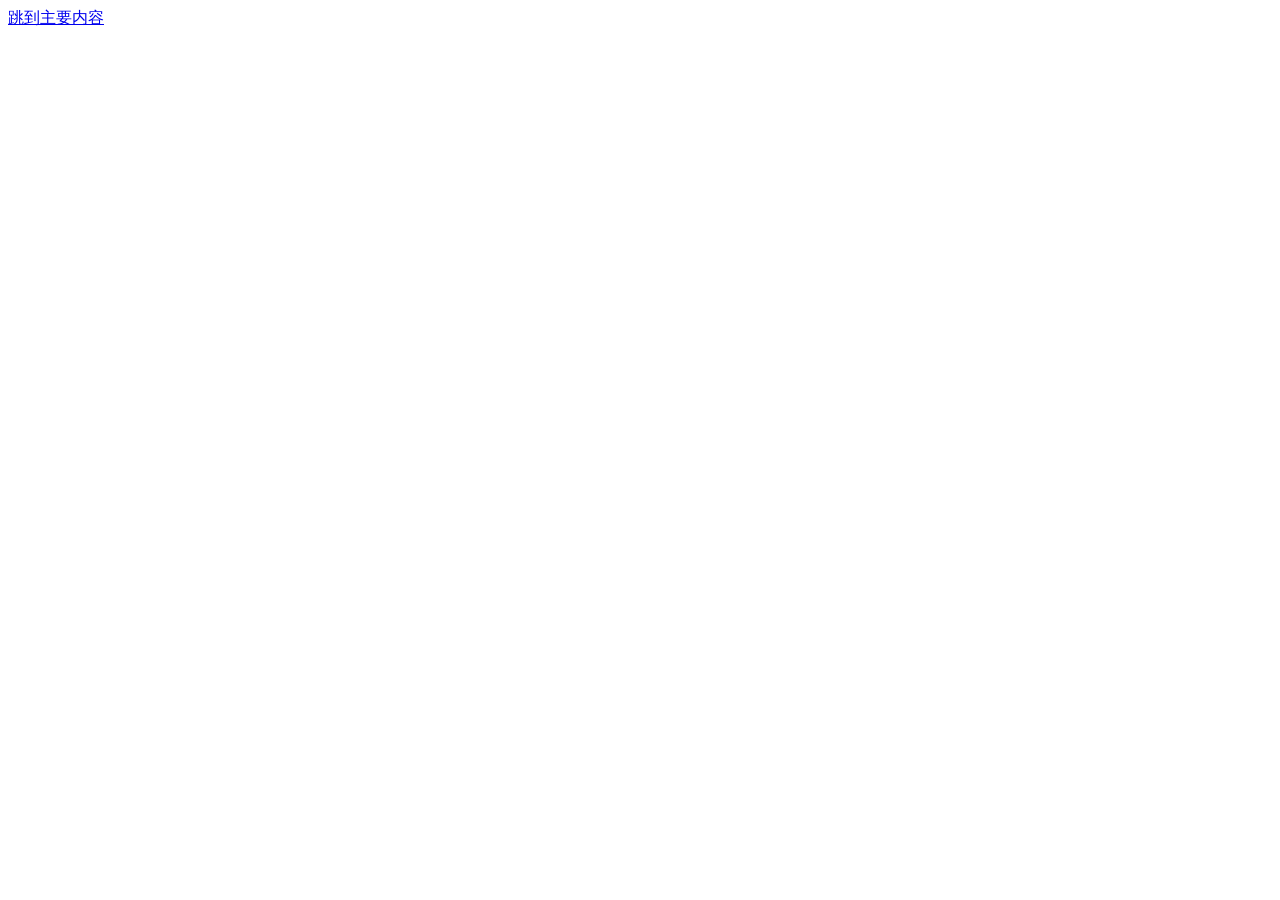
==== index.html @ b15bbe9c "add index.html" ====
<!doctype html>
<html lang="zh-CN">
<head>
  <meta charset="utf-8">
  <meta name="viewport" content="width=device-width, initial-scale=1">
  <title>知课教务 · 教务管理系统演示</title>
  <meta name="description" content="知课教务是一个面向学生、教师、教务与系统管理员的教务管理系统交互演示，覆盖选课候补、开课审核、成绩发布和菜单权限。">
  <meta property="og:title" content="知课教务 · 教务管理系统演示">
  <meta property="og:description" content="四类角色，一套权限底座：开课、选课、候补、成绩、评教与菜单权限的可交互演示。">
  <meta property="og:type" content="website">
  <meta property="og:image" content="og-cover.png">
  <meta name="theme-color" content="#15171c">
  <link rel="icon" href="favicon.svg" type="image/svg+xml">
  <link rel="preconnect" href="https://fonts.googleapis.com">
  <link rel="preconnect" href="https://fonts.gstatic.com" crossorigin>
  <link href="https://fonts.googleapis.com/css2?family=Manrope:wght@400;500;600;700&family=Noto+Sans+SC:wght@400;500;600;700&display=swap" rel="stylesheet">
  <link rel="stylesheet" href="styles.css">
</head>
<body>
  <a class="skip-link" href="#main">跳到主要内容</a>
  <div id="app"></div>
  <div id="modal-root"></div>
  <div id="toast-root" aria-live="polite" aria-atomic="true"></div>
  <script src="app.js"></script>
</body>
</html>
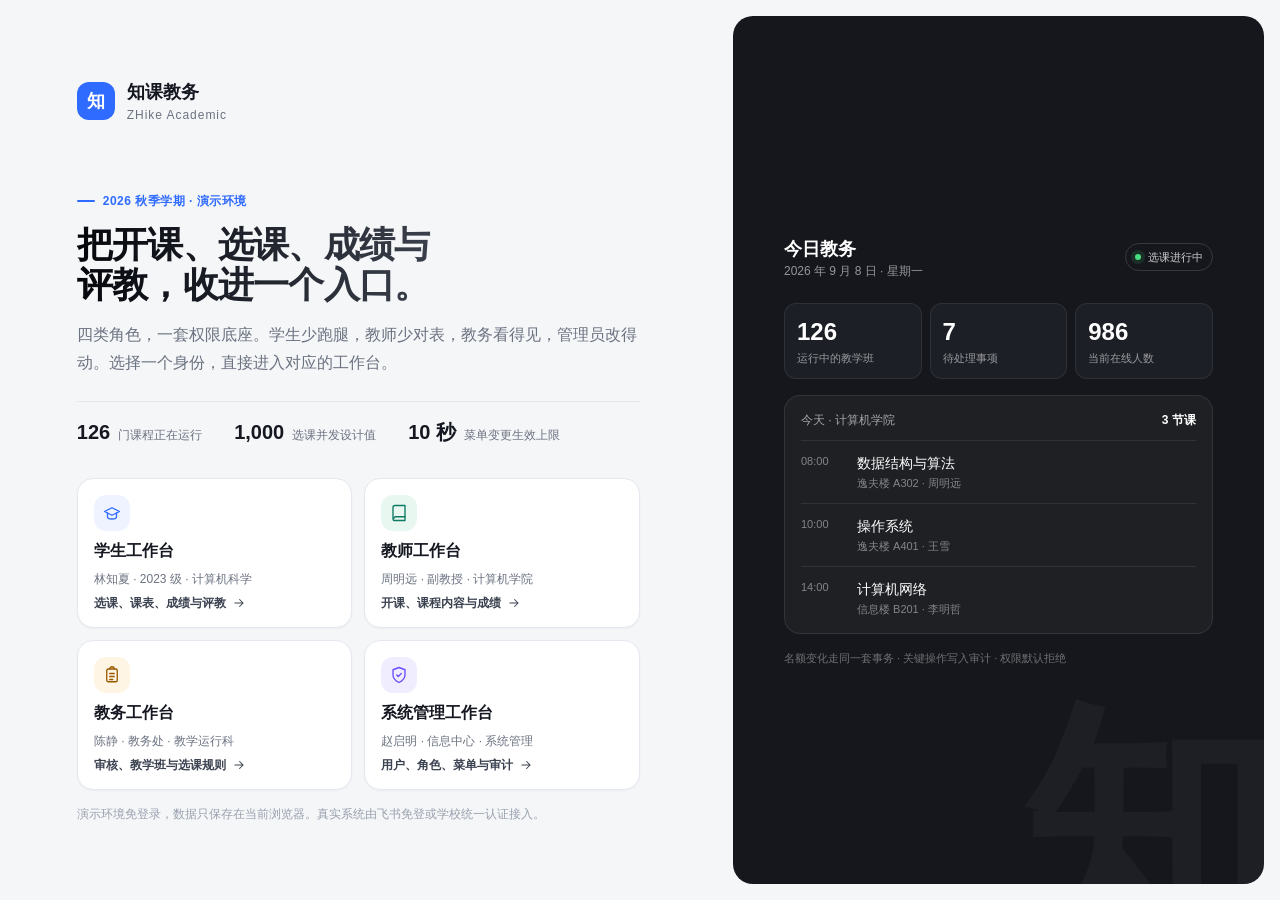
==== commit 916d8a8a: "docs: update index.html" ====
--- a/index.html
+++ b/index.html
@@ -8,7 +8,8 @@
   <meta property="og:title" content="知课教务 · 教务管理系统演示">
   <meta property="og:description" content="四类角色，一套权限底座：开课、选课、候补、成绩、评教与菜单权限的可交互演示。">
   <meta property="og:type" content="website">
-  <meta property="og:image" content="og-cover.png">
+  <meta property="og:url" content="https://sueporee.github.io/jwc-demo/">
+  <meta property="og:image" content="https://sueporee.github.io/jwc-demo/og-cover.png">
   <meta name="theme-color" content="#15171c">
   <link rel="icon" href="favicon.svg" type="image/svg+xml">
   <link rel="preconnect" href="https://fonts.googleapis.com">
--- a/styles.css
+++ b/styles.css
@@ -0,0 +1,2316 @@
+:root {
+  --bg: #f5f6f8;
+  --surface: #ffffff;
+  --surface-2: #f9fafb;
+  --ink: #151821;
+  --ink-2: #3b4250;
+  --muted: #6b7280;
+  --faint: #98a0ad;
+  --line: #e5e8ee;
+  --line-strong: #d7dce5;
+  --sidebar: #15171c;
+  --sidebar-2: #1c1f26;
+  --blue: #2f6bff;
+  --blue-dark: #1f52d0;
+  --blue-soft: #eef3ff;
+  --blue-line: #d8e3ff;
+  --green: #0d7a63;
+  --green-soft: #e9f7f1;
+  --amber: #9a5b00;
+  --amber-soft: #fff5e5;
+  --red: #b42318;
+  --red-soft: #fef0ee;
+  --violet: #6b4eff;
+  --violet-soft: #f0edff;
+
+  --t-xs: 12px;
+  --t-sm: 14px;
+  --t-base: 16px;
+  --t-lg: 18px;
+  --t-xl: 20px;
+  --t-2xl: 24px;
+  --t-3xl: 30px;
+  --t-4xl: 36px;
+  --lh-xs: 16px;
+  --lh-sm: 20px;
+  --lh-base: 24px;
+  --lh-lg: 28px;
+  --lh-xl: 28px;
+  --lh-2xl: 32px;
+  --lh-3xl: 36px;
+  --lh-4xl: 40px;
+
+  --s1: 2px;
+  --s2: 4px;
+  --s3: 8px;
+  --s4: 12px;
+  --s5: 16px;
+  --s6: 24px;
+  --s7: 32px;
+  --s8: 40px;
+  --s9: 48px;
+  --s10: 64px;
+
+  --r-sm: 8px;
+  --r-md: 10px;
+  --r-lg: 12px;
+  --r-xl: 16px;
+  --r-2xl: 20px;
+  --r-full: 999px;
+  --shadow-1: 0 1px 2px rgba(16, 24, 40, 0.04);
+  --shadow-2: 0 12px 32px rgba(16, 24, 40, 0.08);
+  --ease: cubic-bezier(0.22, 1, 0.36, 1);
+}
+
+* {
+  box-sizing: border-box;
+}
+
+html {
+  -webkit-text-size-adjust: 100%;
+}
+
+body {
+  margin: 0;
+  background: var(--bg);
+  color: var(--ink);
+  font-family: "Manrope", "Noto Sans SC", "Microsoft YaHei", "PingFang SC", sans-serif;
+  font-size: var(--t-sm);
+  line-height: var(--lh-sm);
+  -webkit-font-smoothing: antialiased;
+}
+
+body.modal-open {
+  overflow: hidden;
+}
+
+button,
+input,
+select,
+textarea {
+  font: inherit;
+  color: inherit;
+}
+
+button {
+  cursor: pointer;
+}
+
+a {
+  color: inherit;
+  text-decoration: none;
+}
+
+h1,
+h2,
+h3,
+h4,
+p {
+  margin: 0;
+}
+
+h1,
+h2,
+h3,
+h4 {
+  font-weight: 600;
+  text-wrap: balance;
+}
+
+p {
+  text-wrap: pretty;
+}
+
+svg {
+  display: block;
+  flex: 0 0 auto;
+}
+
+::selection {
+  background: #cfe0ff;
+  color: var(--ink);
+}
+
+.skip-link {
+  position: absolute;
+  left: -999px;
+  top: 8px;
+  z-index: 100;
+  background: var(--surface);
+  color: var(--ink);
+  padding: 10px 14px;
+  border-radius: var(--r-md);
+  box-shadow: var(--shadow-2);
+}
+
+.skip-link:focus {
+  left: 8px;
+}
+
+:focus-visible {
+  outline: 2px solid var(--blue);
+  outline-offset: 2px;
+}
+
+/* ---------- Typography helpers ---------- */
+.eyebrow {
+  display: inline-flex;
+  align-items: center;
+  gap: var(--s3);
+  font-size: var(--t-xs);
+  line-height: var(--lh-xs);
+  font-weight: 600;
+  color: var(--blue);
+  letter-spacing: 0.04em;
+}
+
+.eyebrow::before {
+  content: "";
+  width: 18px;
+  height: 2px;
+  background: var(--blue);
+  border-radius: var(--r-full);
+}
+
+.muted {
+  color: var(--muted);
+}
+
+.faint {
+  color: var(--faint);
+}
+
+.small {
+  font-size: var(--t-xs);
+  line-height: var(--lh-xs);
+}
+
+.mono {
+  font-family: "Manrope", "SFMono-Regular", Consolas, monospace;
+  font-variant-numeric: tabular-nums;
+}
+
+/* ---------- Login ---------- */
+.login {
+  min-height: 100vh;
+  display: grid;
+  grid-template-columns: minmax(0, 1.12fr) minmax(420px, 0.88fr);
+  background: var(--bg);
+}
+
+.login-main {
+  padding: var(--s10) clamp(24px, 6vw, 88px);
+  display: flex;
+  flex-direction: column;
+  justify-content: center;
+  max-width: 860px;
+  width: 100%;
+  margin: 0 auto;
+}
+
+.brand {
+  display: inline-flex;
+  align-items: center;
+  gap: var(--s4);
+  font-size: var(--t-lg);
+  line-height: var(--lh-lg);
+  font-weight: 700;
+  letter-spacing: 0.01em;
+}
+
+.brand-mark {
+  width: 38px;
+  height: 38px;
+  display: grid;
+  place-items: center;
+  border-radius: var(--r-lg);
+  background: var(--blue);
+  color: #fff;
+  font-size: 18px;
+  font-weight: 700;
+  letter-spacing: 0.02em;
+}
+
+.brand small {
+  display: block;
+  margin-top: 1px;
+  font-size: var(--t-xs);
+  line-height: var(--lh-xs);
+  font-weight: 500;
+  color: var(--muted);
+  letter-spacing: 0.08em;
+}
+
+.login-copy {
+  margin-top: var(--s10);
+  max-width: 680px;
+}
+
+.login h1 {
+  margin-top: var(--s5);
+  font-size: var(--t-4xl);
+  line-height: var(--lh-4xl);
+  letter-spacing: -0.02em;
+  background: linear-gradient(90deg, #05070c 0%, #596170 100%);
+  -webkit-background-clip: text;
+  background-clip: text;
+  color: transparent;
+}
+
+.login-sub {
+  margin-top: var(--s5);
+  max-width: 560px;
+  font-size: var(--t-base);
+  line-height: 1.75;
+  color: var(--muted);
+}
+
+.login-proof {
+  display: flex;
+  flex-wrap: wrap;
+  gap: var(--s5) var(--s7);
+  margin-top: var(--s6);
+  padding-top: var(--s5);
+  border-top: 1px solid var(--line);
+}
+
+.login-proof div {
+  display: flex;
+  align-items: baseline;
+  gap: var(--s3);
+}
+
+.login-proof strong {
+  font-size: var(--t-xl);
+  line-height: var(--lh-xl);
+  font-weight: 600;
+  font-variant-numeric: tabular-nums;
+}
+
+.login-proof span {
+  font-size: var(--t-xs);
+  line-height: var(--lh-xs);
+  color: var(--muted);
+}
+
+.role-grid {
+  display: grid;
+  grid-template-columns: repeat(2, minmax(0, 1fr));
+  gap: var(--s4);
+  margin-top: var(--s7);
+}
+
+.role-card {
+  position: relative;
+  display: flex;
+  flex-direction: column;
+  align-items: flex-start;
+  gap: var(--s3);
+  min-height: 132px;
+  padding: var(--s5);
+  text-align: left;
+  background: var(--surface);
+  border: 1px solid var(--line);
+  border-radius: var(--r-xl);
+  box-shadow: var(--shadow-1);
+  transition: transform 500ms var(--ease), border-color 300ms var(--ease), box-shadow 300ms var(--ease);
+  animation: rise 600ms var(--ease) both;
+}
+
+.role-card:nth-child(2) { animation-delay: 60ms; }
+.role-card:nth-child(3) { animation-delay: 120ms; }
+.role-card:nth-child(4) { animation-delay: 180ms; }
+
+.role-card:hover {
+  transform: translateY(-3px);
+  border-color: #b9ccff;
+  box-shadow: var(--shadow-2);
+}
+
+.role-card:active {
+  transform: translateY(0) scale(0.99);
+}
+
+.role-icon {
+  width: 36px;
+  height: 36px;
+  display: grid;
+  place-items: center;
+  border-radius: var(--r-lg);
+  color: var(--blue);
+  background: var(--blue-soft);
+}
+
+.role-card:nth-child(2) .role-icon { color: var(--green); background: var(--green-soft); }
+.role-card:nth-child(3) .role-icon { color: var(--amber); background: var(--amber-soft); }
+.role-card:nth-child(4) .role-icon { color: var(--violet); background: var(--violet-soft); }
+
+.role-card strong {
+  font-size: var(--t-base);
+  line-height: var(--lh-base);
+  font-weight: 600;
+}
+
+.role-card .role-person {
+  font-size: var(--t-xs);
+  line-height: var(--lh-xs);
+  color: var(--muted);
+}
+
+.role-card .role-enter {
+  margin-top: auto;
+  display: inline-flex;
+  align-items: center;
+  gap: 6px;
+  font-size: var(--t-xs);
+  line-height: var(--lh-xs);
+  font-weight: 600;
+  color: var(--ink-2);
+}
+
+.login-note {
+  margin-top: var(--s5);
+  font-size: var(--t-xs);
+  line-height: var(--lh-xs);
+  color: var(--faint);
+}
+
+.login-preview {
+  position: relative;
+  margin: var(--s5);
+  padding: clamp(28px, 4vw, 56px);
+  border-radius: var(--r-2xl);
+  background: var(--sidebar);
+  color: #fff;
+  overflow: hidden;
+  display: flex;
+  flex-direction: column;
+  justify-content: center;
+}
+
+.login-preview::before {
+  content: "知";
+  position: absolute;
+  right: -16px;
+  bottom: -76px;
+  font-size: 260px;
+  line-height: 1;
+  font-weight: 700;
+  color: rgba(255, 255, 255, 0.035);
+  pointer-events: none;
+}
+
+.preview-shell {
+  position: relative;
+  z-index: 1;
+  max-width: 460px;
+  margin: 0 auto;
+  width: 100%;
+}
+
+.preview-top {
+  display: flex;
+  align-items: center;
+  justify-content: space-between;
+  gap: var(--s4);
+  margin-bottom: var(--s6);
+}
+
+.preview-title {
+  font-size: var(--t-lg);
+  line-height: var(--lh-lg);
+  font-weight: 600;
+}
+
+.preview-date {
+  font-size: var(--t-xs);
+  line-height: var(--lh-xs);
+  color: rgba(255, 255, 255, 0.55);
+}
+
+.live-pill {
+  display: inline-flex;
+  align-items: center;
+  gap: 7px;
+  padding: 5px 9px;
+  border: 1px solid rgba(255, 255, 255, 0.14);
+  border-radius: var(--r-full);
+  font-size: 11px;
+  line-height: 16px;
+  color: rgba(255, 255, 255, 0.78);
+}
+
+.live-pill::before {
+  content: "";
+  width: 6px;
+  height: 6px;
+  border-radius: var(--r-full);
+  background: #4ade80;
+  box-shadow: 0 0 0 4px rgba(74, 222, 128, 0.12);
+}
+
+.preview-stats {
+  display: grid;
+  grid-template-columns: repeat(3, 1fr);
+  gap: var(--s3);
+  margin-bottom: var(--s5);
+}
+
+.preview-stat {
+  padding: var(--s4);
+  background: var(--sidebar-2);
+  border: 1px solid rgba(255, 255, 255, 0.08);
+  border-radius: var(--r-lg);
+}
+
+.preview-stat strong {
+  display: block;
+  font-size: var(--t-2xl);
+  line-height: var(--lh-2xl);
+  font-weight: 600;
+  font-variant-numeric: tabular-nums;
+}
+
+.preview-stat span {
+  display: block;
+  margin-top: 2px;
+  font-size: 11px;
+  line-height: 16px;
+  color: rgba(255, 255, 255, 0.55);
+}
+
+.preview-card {
+  background: rgba(255, 255, 255, 0.04);
+  border: 1px solid rgba(255, 255, 255, 0.09);
+  border-radius: var(--r-xl);
+  padding: var(--s5);
+}
+
+.preview-card-head {
+  display: flex;
+  align-items: center;
+  justify-content: space-between;
+  margin-bottom: var(--s4);
+}
+
+.preview-card-head span {
+  font-size: var(--t-xs);
+  line-height: var(--lh-xs);
+  color: rgba(255, 255, 255, 0.6);
+}
+
+.preview-card-head strong {
+  font-size: var(--t-xs);
+  line-height: var(--lh-xs);
+  font-weight: 600;
+  color: #fff;
+}
+
+.preview-course {
+  display: flex;
+  gap: var(--s4);
+  padding: var(--s4) 0;
+  border-top: 1px solid rgba(255, 255, 255, 0.08);
+}
+
+.preview-course:first-of-type {
+  border-top: 0;
+  padding-top: 0;
+}
+
+.preview-course:last-of-type {
+  padding-bottom: 0;
+}
+
+.preview-time {
+  width: 44px;
+  flex: 0 0 auto;
+  font-size: 11px;
+  line-height: 16px;
+  color: rgba(255, 255, 255, 0.45);
+  font-variant-numeric: tabular-nums;
+}
+
+.preview-course strong {
+  display: block;
+  font-size: var(--t-sm);
+  line-height: var(--lh-sm);
+  font-weight: 500;
+}
+
+.preview-course small {
+  display: block;
+  margin-top: 2px;
+  font-size: 11px;
+  line-height: 16px;
+  color: rgba(255, 255, 255, 0.45);
+}
+
+.preview-foot {
+  margin-top: var(--s5);
+  font-size: 11px;
+  line-height: 16px;
+  color: rgba(255, 255, 255, 0.38);
+}
+
+/* ---------- App shell ---------- */
+.app {
+  min-height: 100vh;
+}
+
+.sidebar {
+  position: fixed;
+  inset: 0 auto 0 0;
+  width: 248px;
+  display: flex;
+  flex-direction: column;
+  background: var(--sidebar);
+  color: #fff;
+  z-index: 40;
+  padding: var(--s5) var(--s4);
+}
+
+.sidebar .brand {
+  color: #fff;
+  padding: 6px 8px 0;
+  font-size: var(--t-base);
+}
+
+.sidebar .brand small {
+  color: rgba(255, 255, 255, 0.46);
+}
+
+.sidebar-nav {
+  margin-top: var(--s7);
+  overflow-y: auto;
+  flex: 1;
+  padding-bottom: var(--s4);
+}
+
+.nav-group + .nav-group {
+  margin-top: var(--s6);
+}
+
+.nav-label {
+  padding: 0 10px;
+  font-size: 11px;
+  line-height: 16px;
+  font-weight: 600;
+  letter-spacing: 0.12em;
+  color: rgba(255, 255, 255, 0.36);
+}
+
+.nav-link {
+  display: flex;
+  align-items: center;
+  gap: 11px;
+  margin-top: 3px;
+  padding: 10px;
+  border-radius: var(--r-md);
+  font-size: var(--t-sm);
+  line-height: var(--lh-sm);
+  color: rgba(255, 255, 255, 0.64);
+  transition: background 300ms var(--ease), color 300ms var(--ease);
+}
+
+.nav-link svg {
+  opacity: 0.8;
+}
+
+.nav-link:hover {
+  background: rgba(255, 255, 255, 0.06);
+  color: #fff;
+}
+
+.nav-link.active {
+  background: rgba(47, 107, 255, 0.18);
+  color: #fff;
+}
+
+.nav-link.active svg {
+  opacity: 1;
+  color: #85abff;
+}
+
+.nav-badge {
+  margin-left: auto;
+  min-width: 18px;
+  height: 18px;
+  padding: 0 5px;
+  display: grid;
+  place-items: center;
+  border-radius: var(--r-full);
+  background: rgba(255, 255, 255, 0.12);
+  font-size: 10px;
+  line-height: 1;
+  color: rgba(255, 255, 255, 0.8);
+}
+
+.sidebar-user {
+  margin-top: var(--s4);
+  padding: 12px;
+  border: 1px solid rgba(255, 255, 255, 0.09);
+  border-radius: var(--r-lg);
+  background: rgba(255, 255, 255, 0.035);
+}
+
+.sidebar-user-row {
+  display: flex;
+  align-items: center;
+  gap: 10px;
+}
+
+.sidebar-user strong {
+  display: block;
+  font-size: var(--t-sm);
+  line-height: var(--lh-sm);
+  font-weight: 600;
+}
+
+.sidebar-user span {
+  display: block;
+  margin-top: 1px;
+  font-size: 11px;
+  line-height: 16px;
+  color: rgba(255, 255, 255, 0.48);
+}
+
+.sidebar-actions {
+  display: flex;
+  gap: 6px;
+  margin-top: 10px;
+}
+
+.sidebar-actions button {
+  flex: 1;
+  min-height: 30px;
+  border: 1px solid rgba(255, 255, 255, 0.1);
+  border-radius: var(--r-sm);
+  background: transparent;
+  color: rgba(255, 255, 255, 0.62);
+  font-size: 11px;
+}
+
+.sidebar-actions button:hover {
+  background: rgba(255, 255, 255, 0.06);
+  color: #fff;
+}
+
+.avatar {
+  width: 34px;
+  height: 34px;
+  flex: 0 0 auto;
+  display: grid;
+  place-items: center;
+  border-radius: var(--r-full);
+  background: var(--blue-soft);
+  color: var(--blue);
+  font-size: var(--t-xs);
+  font-weight: 600;
+}
+
+.avatar.dark {
+  background: rgba(255, 255, 255, 0.1);
+  color: #fff;
+}
+
+.main {
+  min-height: 100vh;
+  margin-left: 248px;
+}
+
+.topbar {
+  position: sticky;
+  top: 0;
+  z-index: 30;
+  min-height: 72px;
+  display: flex;
+  align-items: center;
+  gap: var(--s5);
+  padding: 0 var(--s7);
+  background: rgba(255, 255, 255, 0.92);
+  border-bottom: 1px solid var(--line);
+  backdrop-filter: blur(14px);
+}
+
+.menu-toggle {
+  display: none;
+  width: 36px;
+  height: 36px;
+  place-items: center;
+  border: 1px solid var(--line);
+  border-radius: var(--r-md);
+  background: var(--surface);
+}
+
+.crumbs {
+  display: flex;
+  align-items: center;
+  gap: var(--s3);
+  min-width: 0;
+  font-size: var(--t-sm);
+  line-height: var(--lh-sm);
+  color: var(--muted);
+}
+
+.crumbs strong {
+  color: var(--ink);
+  font-weight: 600;
+  white-space: nowrap;
+  overflow: hidden;
+  text-overflow: ellipsis;
+}
+
+.crumbs span {
+  color: var(--faint);
+}
+
+.topbar-right {
+  margin-left: auto;
+  display: flex;
+  align-items: center;
+  gap: var(--s3);
+}
+
+.semester-pill {
+  display: inline-flex;
+  align-items: center;
+  gap: 7px;
+  height: 32px;
+  padding: 0 10px;
+  border: 1px solid var(--line);
+  border-radius: var(--r-full);
+  background: var(--surface);
+  font-size: var(--t-xs);
+  line-height: var(--lh-xs);
+  color: var(--ink-2);
+  white-space: nowrap;
+}
+
+.semester-pill::before {
+  content: "";
+  width: 6px;
+  height: 6px;
+  border-radius: var(--r-full);
+  background: var(--green);
+}
+
+.icon-btn {
+  position: relative;
+  width: 38px;
+  height: 38px;
+  display: grid;
+  place-items: center;
+  border: 1px solid var(--line);
+  border-radius: var(--r-md);
+  background: var(--surface);
+  color: var(--ink-2);
+  transition: background 300ms var(--ease), border-color 300ms var(--ease);
+}
+
+.icon-btn:hover {
+  background: var(--surface-2);
+  border-color: var(--line-strong);
+}
+
+.icon-btn .dot {
+  position: absolute;
+  top: 8px;
+  right: 8px;
+  width: 7px;
+  height: 7px;
+  border-radius: var(--r-full);
+  background: var(--red);
+  border: 2px solid var(--surface);
+}
+
+.role-select {
+  height: 38px;
+  max-width: 150px;
+  padding: 0 30px 0 10px;
+  border: 1px solid var(--line);
+  border-radius: var(--r-md);
+  background: var(--surface);
+  color: var(--ink-2);
+  font-size: var(--t-xs);
+  line-height: var(--lh-xs);
+  font-weight: 600;
+  appearance: none;
+  background-image: url("data:image/svg+xml,%3Csvg xmlns='http://www.w3.org/2000/svg' width='12' height='12' viewBox='0 0 24 24' fill='none' stroke='%236b7280' stroke-width='2' stroke-linecap='round' stroke-linejoin='round'%3E%3Cpath d='m6 9 6 6 6-6'/%3E%3C/svg%3E");
+  background-repeat: no-repeat;
+  background-position: right 10px center;
+}
+
+.view {
+  max-width: 1420px;
+  margin: 0 auto;
+  padding: var(--s7);
+  animation: fade-in 420ms var(--ease) both;
+}
+
+.sidebar-overlay {
+  display: none;
+}
+
+/* ---------- Page header ---------- */
+.page-head {
+  display: flex;
+  align-items: flex-start;
+  justify-content: space-between;
+  gap: var(--s5);
+  margin-bottom: var(--s6);
+}
+
+.page-head h1 {
+  font-size: var(--t-3xl);
+  line-height: var(--lh-3xl);
+  letter-spacing: -0.015em;
+}
+
+.page-head p {
+  margin-top: var(--s2);
+  max-width: 720px;
+  font-size: var(--t-sm);
+  line-height: 1.65;
+  color: var(--muted);
+}
+
+.page-actions {
+  display: flex;
+  align-items: center;
+  gap: var(--s3);
+  flex-wrap: wrap;
+}
+
+/* ---------- Buttons ---------- */
+.btn {
+  display: inline-flex;
+  align-items: center;
+  justify-content: center;
+  gap: var(--s3);
+  min-height: 38px;
+  padding: 8px 12px;
+  border: 1px solid transparent;
+  border-radius: var(--r-md);
+  font-size: var(--t-sm);
+  line-height: var(--lh-sm);
+  font-weight: 600;
+  white-space: nowrap;
+  transition: transform 200ms var(--ease), background 300ms var(--ease), border-color 300ms var(--ease), color 300ms var(--ease);
+}
+
+.btn:hover {
+  transform: translateY(-1px);
+}
+
+.btn:active {
+  transform: translateY(0) scale(0.98);
+}
+
+.btn-primary {
+  background: var(--blue);
+  color: #fff;
+}
+
+.btn-primary:hover {
+  background: var(--blue-dark);
+}
+
+.btn-secondary {
+  background: var(--surface);
+  border-color: var(--line);
+  color: var(--ink-2);
+}
+
+.btn-secondary:hover {
+  border-color: var(--line-strong);
+  background: var(--surface-2);
+}
+
+.btn-ghost {
+  background: transparent;
+  border-color: transparent;
+  color: var(--ink-2);
+}
+
+.btn-ghost:hover {
+  background: var(--surface-2);
+}
+
+.btn-danger {
+  background: var(--red-soft);
+  color: var(--red);
+}
+
+.btn-danger:hover {
+  background: #fde3df;
+}
+
+.btn-sm {
+  min-height: 32px;
+  padding: 5px 10px;
+  font-size: var(--t-xs);
+  line-height: var(--lh-xs);
+}
+
+.btn[disabled] {
+  cursor: not-allowed;
+  opacity: 0.52;
+  transform: none;
+}
+
+.btn-block {
+  width: 100%;
+}
+
+/* ---------- Cards and panels ---------- */
+.panel {
+  background: var(--surface);
+  border: 1px solid var(--line);
+  border-radius: var(--r-xl);
+  box-shadow: var(--shadow-1);
+}
+
+.panel-head {
+  display: flex;
+  align-items: center;
+  justify-content: space-between;
+  gap: var(--s4);
+  padding: var(--s5) var(--s5) 0;
+}
+
+.panel-title {
+  font-size: var(--t-base);
+  line-height: var(--lh-base);
+  font-weight: 600;
+}
+
+.panel-sub {
+  margin-top: 2px;
+  font-size: var(--t-xs);
+  line-height: var(--lh-xs);
+  color: var(--muted);
+}
+
+.panel-body {
+  padding: var(--s5);
+}
+
+.panel-foot {
+  padding: 0 var(--s5) var(--s5);
+}
+
+.section-title {
+  display: flex;
+  align-items: center;
+  justify-content: space-between;
+  gap: var(--s4);
+  margin: var(--s7) 0 var(--s4);
+}
+
+.section-title h2 {
+  font-size: var(--t-xl);
+  line-height: var(--lh-xl);
+}
+
+.section-title p {
+  font-size: var(--t-xs);
+  line-height: var(--lh-xs);
+  color: var(--muted);
+}
+
+/* ---------- Stats ---------- */
+.stat-grid {
+  display: grid;
+  grid-template-columns: repeat(4, minmax(0, 1fr));
+  gap: var(--s4);
+}
+
+.stat {
+  padding: var(--s5);
+  background: var(--surface);
+  border: 1px solid var(--line);
+  border-radius: var(--r-xl);
+  box-shadow: var(--shadow-1);
+}
+
+.stat-top {
+  display: flex;
+  align-items: center;
+  justify-content: space-between;
+  gap: var(--s3);
+}
+
+.stat-icon {
+  width: 36px;
+  height: 36px;
+  display: grid;
+  place-items: center;
+  border-radius: var(--r-lg);
+  background: var(--blue-soft);
+  color: var(--blue);
+}
+
+.stat-icon.green { background: var(--green-soft); color: var(--green); }
+.stat-icon.amber { background: var(--amber-soft); color: var(--amber); }
+.stat-icon.violet { background: var(--violet-soft); color: var(--violet); }
+
+.stat-label {
+  font-size: var(--t-xs);
+  line-height: var(--lh-xs);
+  color: var(--muted);
+}
+
+.stat-value {
+  margin-top: var(--s4);
+  font-size: var(--t-3xl);
+  line-height: var(--lh-3xl);
+  font-weight: 600;
+  letter-spacing: -0.02em;
+  font-variant-numeric: tabular-nums;
+}
+
+.stat-value small {
+  margin-left: 3px;
+  font-size: var(--t-sm);
+  line-height: var(--lh-sm);
+  font-weight: 500;
+  color: var(--faint);
+  letter-spacing: 0;
+}
+
+.stat-foot {
+  display: flex;
+  align-items: center;
+  gap: 6px;
+  margin-top: var(--s3);
+  font-size: var(--t-xs);
+  line-height: var(--lh-xs);
+  color: var(--muted);
+}
+
+.delta-up { color: var(--green); }
+.delta-warn { color: var(--amber); }
+.delta-down { color: var(--red); }
+
+/* ---------- Dashboard ---------- */
+.dash-grid {
+  display: grid;
+  grid-template-columns: minmax(0, 1.65fr) minmax(300px, 0.85fr);
+  gap: var(--s5);
+  margin-top: var(--s5);
+}
+
+.banner {
+  display: flex;
+  align-items: center;
+  justify-content: space-between;
+  gap: var(--s5);
+  padding: var(--s5) var(--s6);
+  border: 1px solid var(--blue-line);
+  border-radius: var(--r-xl);
+  background: var(--blue-soft);
+}
+
+.banner h2 {
+  font-size: var(--t-xl);
+  line-height: var(--lh-xl);
+}
+
+.banner p {
+  margin-top: 4px;
+  font-size: var(--t-sm);
+  line-height: var(--lh-sm);
+  color: #38507e;
+}
+
+.banner-time {
+  display: flex;
+  align-items: center;
+  gap: var(--s4);
+}
+
+.banner-clock {
+  font-size: var(--t-2xl);
+  line-height: var(--lh-2xl);
+  font-weight: 600;
+  font-variant-numeric: tabular-nums;
+  color: var(--blue-dark);
+}
+
+.todo-list {
+  display: flex;
+  flex-direction: column;
+}
+
+.todo-item {
+  display: flex;
+  gap: var(--s4);
+  align-items: flex-start;
+  padding: var(--s4) 0;
+  border-top: 1px solid var(--line);
+}
+
+.todo-item:first-child {
+  border-top: 0;
+  padding-top: 0;
+}
+
+.todo-dot {
+  width: 9px;
+  height: 9px;
+  margin-top: 6px;
+  flex: 0 0 auto;
+  border-radius: var(--r-full);
+  background: var(--blue);
+  box-shadow: 0 0 0 4px var(--blue-soft);
+}
+
+.todo-dot.amber { background: var(--amber); box-shadow: 0 0 0 4px var(--amber-soft); }
+.todo-dot.green { background: var(--green); box-shadow: 0 0 0 4px var(--green-soft); }
+
+.todo-item strong {
+  display: block;
+  font-size: var(--t-sm);
+  line-height: var(--lh-sm);
+  font-weight: 600;
+}
+
+.todo-item p {
+  margin-top: 2px;
+  font-size: var(--t-xs);
+  line-height: var(--lh-xs);
+  color: var(--muted);
+}
+
+.todo-item .btn {
+  margin-left: auto;
+}
+
+.mini-schedule {
+  display: grid;
+  grid-template-columns: repeat(5, minmax(0, 1fr));
+  gap: 6px;
+  margin-top: var(--s4);
+}
+
+.mini-day {
+  min-height: 88px;
+  padding: 8px 6px;
+  border: 1px solid var(--line);
+  border-radius: var(--r-md);
+  background: var(--surface-2);
+}
+
+.mini-day h4 {
+  font-size: 11px;
+  line-height: 16px;
+  font-weight: 600;
+  color: var(--muted);
+  text-align: center;
+}
+
+.mini-course {
+  display: block;
+  overflow: hidden;
+  margin-top: 6px;
+  padding: 5px 5px;
+  border-radius: 6px;
+  background: var(--blue-soft);
+  color: #24437f;
+  font-size: 9.5px;
+  line-height: 15px;
+  white-space: nowrap;
+  text-overflow: ellipsis;
+  word-break: keep-all;
+}
+
+.mini-course.green { background: var(--green-soft); color: #0b5e4c; }
+.mini-course.amber { background: var(--amber-soft); color: #7a4700; }
+
+.activity {
+  display: flex;
+  flex-direction: column;
+  gap: var(--s4);
+}
+
+.activity-item {
+  display: flex;
+  gap: var(--s4);
+  align-items: flex-start;
+}
+
+.activity-icon {
+  width: 30px;
+  height: 30px;
+  flex: 0 0 auto;
+  display: grid;
+  place-items: center;
+  border-radius: var(--r-full);
+  background: var(--surface-2);
+  color: var(--muted);
+}
+
+.activity-item p {
+  font-size: var(--t-sm);
+  line-height: var(--lh-sm);
+}
+
+.activity-item span {
+  display: block;
+  margin-top: 1px;
+  font-size: var(--t-xs);
+  line-height: var(--lh-xs);
+  color: var(--faint);
+}
+
+/* ---------- Toolbar / filters ---------- */
+.toolbar {
+  display: flex;
+  align-items: center;
+  gap: var(--s3);
+  flex-wrap: wrap;
+  margin-bottom: var(--s5);
+}
+
+.search {
+  position: relative;
+  flex: 1;
+  min-width: 220px;
+  max-width: 380px;
+}
+
+.search svg {
+  position: absolute;
+  left: 12px;
+  top: 50%;
+  transform: translateY(-50%);
+  color: var(--faint);
+}
+
+.search input {
+  width: 100%;
+  height: 40px;
+  padding: 0 12px 0 38px;
+  border: 1px solid var(--line);
+  border-radius: var(--r-md);
+  background: var(--surface);
+  font-size: var(--t-sm);
+}
+
+.search input::placeholder {
+  color: var(--faint);
+}
+
+.tabs {
+  display: inline-flex;
+  align-items: center;
+  gap: 4px;
+  padding: 4px;
+  background: #eceef2;
+  border-radius: var(--r-md);
+}
+
+.tab {
+  height: 32px;
+  padding: 0 10px;
+  border: 0;
+  border-radius: 7px;
+  background: transparent;
+  color: var(--muted);
+  font-size: var(--t-xs);
+  line-height: var(--lh-xs);
+  font-weight: 600;
+}
+
+.tab:hover {
+  color: var(--ink);
+}
+
+.tab.active {
+  background: var(--surface);
+  color: var(--ink);
+  box-shadow: var(--shadow-1);
+}
+
+.summary-line {
+  display: flex;
+  align-items: center;
+  gap: var(--s5);
+  flex-wrap: wrap;
+  margin-bottom: var(--s5);
+  color: var(--muted);
+  font-size: var(--t-xs);
+  line-height: var(--lh-xs);
+}
+
+.summary-line strong {
+  color: var(--ink);
+  font-weight: 600;
+  font-variant-numeric: tabular-nums;
+}
+
+/* ---------- Course cards ---------- */
+.course-grid {
+  display: grid;
+  grid-template-columns: repeat(2, minmax(0, 1fr));
+  gap: var(--s4);
+}
+
+.course-card {
+  display: flex;
+  flex-direction: column;
+  padding: var(--s5);
+  background: var(--surface);
+  border: 1px solid var(--line);
+  border-radius: var(--r-xl);
+  box-shadow: var(--shadow-1);
+  transition: transform 500ms var(--ease), border-color 300ms var(--ease), box-shadow 300ms var(--ease);
+}
+
+.course-card:hover {
+  transform: translateY(-2px);
+  border-color: var(--line-strong);
+  box-shadow: var(--shadow-2);
+}
+
+.course-top {
+  display: flex;
+  align-items: center;
+  justify-content: space-between;
+  gap: var(--s3);
+}
+
+.code {
+  font-size: var(--t-xs);
+  line-height: var(--lh-xs);
+  font-weight: 600;
+  color: var(--muted);
+  letter-spacing: 0.06em;
+  font-variant-numeric: tabular-nums;
+}
+
+.course-card h3 {
+  margin-top: var(--s3);
+  font-size: var(--t-xl);
+  line-height: var(--lh-xl);
+  letter-spacing: -0.01em;
+}
+
+.course-sub {
+  margin-top: 2px;
+  font-size: var(--t-xs);
+  line-height: var(--lh-xs);
+  color: var(--muted);
+}
+
+.course-meta {
+  display: flex;
+  flex-wrap: wrap;
+  gap: 6px 14px;
+  margin-top: var(--s4);
+  color: var(--ink-2);
+  font-size: var(--t-xs);
+  line-height: var(--lh-xs);
+}
+
+.course-meta span {
+  display: inline-flex;
+  align-items: center;
+  gap: 6px;
+}
+
+.course-meta svg {
+  color: var(--faint);
+}
+
+.capacity {
+  margin-top: var(--s4);
+}
+
+.capacity-row {
+  display: flex;
+  align-items: center;
+  justify-content: space-between;
+  gap: var(--s3);
+  margin-bottom: 6px;
+  font-size: var(--t-xs);
+  line-height: var(--lh-xs);
+  color: var(--muted);
+}
+
+.capacity-row strong {
+  color: var(--ink-2);
+  font-weight: 600;
+  font-variant-numeric: tabular-nums;
+}
+
+.bar {
+  height: 6px;
+  overflow: hidden;
+  border-radius: var(--r-full);
+  background: #edeff3;
+}
+
+.bar > span {
+  display: block;
+  height: 100%;
+  border-radius: inherit;
+  background: var(--green);
+  transition: width 500ms var(--ease);
+}
+
+.bar.warn > span { background: var(--amber); }
+.bar.full > span { background: var(--red); }
+.bar.blue > span { background: var(--blue); }
+
+.course-actions {
+  display: flex;
+  align-items: center;
+  gap: var(--s2);
+  margin-top: var(--s5);
+  padding-top: var(--s4);
+  border-top: 1px solid var(--line);
+}
+
+.course-actions .btn:last-child {
+  margin-left: auto;
+}
+
+.course-note {
+  display: flex;
+  align-items: center;
+  gap: 6px;
+  margin-top: var(--s3);
+  font-size: var(--t-xs);
+  line-height: var(--lh-xs);
+  color: var(--muted);
+}
+
+/* ---------- Chips ---------- */
+.chip {
+  display: inline-flex;
+  align-items: center;
+  gap: 5px;
+  min-height: 22px;
+  padding: 2px 8px;
+  border-radius: var(--r-full);
+  background: var(--surface-2);
+  border: 1px solid var(--line);
+  color: var(--muted);
+  font-size: 11px;
+  line-height: 16px;
+  font-weight: 600;
+  white-space: nowrap;
+}
+
+.chip.blue { background: var(--blue-soft); border-color: var(--blue-line); color: #24437f; }
+.chip.green { background: var(--green-soft); border-color: #cdece1; color: var(--green); }
+.chip.amber { background: var(--amber-soft); border-color: #f4dfbb; color: var(--amber); }
+.chip.red { background: var(--red-soft); border-color: #f6d4cf; color: var(--red); }
+.chip.violet { background: var(--violet-soft); border-color: #ded7ff; color: var(--violet); }
+
+.chip::before {
+  content: "";
+  width: 5px;
+  height: 5px;
+  border-radius: var(--r-full);
+  background: currentColor;
+}
+
+.chip.no-dot::before {
+  display: none;
+}
+
+/* ---------- Tables ---------- */
+.table-wrap {
+  width: 100%;
+  overflow-x: auto;
+  border: 1px solid var(--line);
+  border-radius: var(--r-lg);
+  background: var(--surface);
+}
+
+table {
+  width: 100%;
+  border-collapse: collapse;
+  min-width: 640px;
+}
+
+thead th {
+  padding: 10px 12px;
+  background: var(--surface-2);
+  border-bottom: 1px solid var(--line);
+  color: var(--muted);
+  font-size: 11px;
+  line-height: 16px;
+  font-weight: 600;
+  text-align: left;
+  white-space: nowrap;
+}
+
+tbody td {
+  padding: 12px;
+  border-bottom: 1px solid var(--line);
+  font-size: var(--t-sm);
+  line-height: var(--lh-sm);
+  vertical-align: middle;
+}
+
+tbody tr:last-child td {
+  border-bottom: 0;
+}
+
+tbody tr:hover {
+  background: #fbfcfe;
+}
+
+td .sub {
+  display: block;
+  margin-top: 2px;
+  font-size: 11px;
+  line-height: 16px;
+  color: var(--faint);
+}
+
+.table-empty {
+  padding: var(--s8) var(--s5);
+  text-align: center;
+  color: var(--muted);
+  font-size: var(--t-sm);
+}
+
+/* ---------- Forms ---------- */
+.form-grid {
+  display: grid;
+  grid-template-columns: repeat(2, minmax(0, 1fr));
+  gap: var(--s4);
+}
+
+.form-grid .span-2 {
+  grid-column: span 2;
+}
+
+.field {
+  display: flex;
+  flex-direction: column;
+  gap: 6px;
+}
+
+.field > label {
+  font-size: var(--t-xs);
+  line-height: var(--lh-xs);
+  font-weight: 600;
+  color: var(--ink-2);
+}
+
+.field input,
+.field select,
+.field textarea {
+  width: 100%;
+  min-height: 40px;
+  padding: 9px 11px;
+  border: 1px solid var(--line);
+  border-radius: var(--r-md);
+  background: var(--surface);
+  font-size: var(--t-sm);
+  line-height: var(--lh-sm);
+  transition: border-color 200ms var(--ease), box-shadow 200ms var(--ease);
+}
+
+.field textarea {
+  min-height: 96px;
+  resize: vertical;
+}
+
+.field input:focus,
+.field select:focus,
+.field textarea:focus {
+  outline: 0;
+  border-color: var(--blue);
+  box-shadow: 0 0 0 3px rgba(47, 107, 255, 0.12);
+}
+
+.field-hint {
+  font-size: 11px;
+  line-height: 16px;
+  color: var(--faint);
+}
+
+.check {
+  display: flex;
+  align-items: center;
+  gap: 9px;
+  font-size: var(--t-sm);
+  line-height: var(--lh-sm);
+  color: var(--ink-2);
+}
+
+.check input {
+  width: 16px;
+  height: 16px;
+  accent-color: var(--blue);
+}
+
+/* ---------- Timetable ---------- */
+.timetable-wrap {
+  overflow-x: auto;
+  border: 1px solid var(--line);
+  border-radius: var(--r-lg);
+  background: var(--surface);
+}
+
+.timetable {
+  display: grid;
+  grid-template-columns: 76px repeat(5, minmax(120px, 1fr));
+  gap: 4px;
+  min-width: 760px;
+  padding: 8px;
+}
+
+.tt-head {
+  padding: 8px 6px;
+  text-align: center;
+  font-size: var(--t-xs);
+  line-height: var(--lh-xs);
+  font-weight: 600;
+  color: var(--ink-2);
+}
+
+.tt-head span {
+  display: block;
+  margin-top: 2px;
+  font-size: 10px;
+  line-height: 14px;
+  color: var(--faint);
+  font-weight: 400;
+}
+
+.tt-slot {
+  padding: 8px 6px;
+  text-align: center;
+  font-size: 10px;
+  line-height: 14px;
+  color: var(--faint);
+  font-variant-numeric: tabular-nums;
+}
+
+.tt-slot strong {
+  display: block;
+  margin-bottom: 2px;
+  font-size: 11px;
+  line-height: 15px;
+  font-weight: 600;
+  color: var(--muted);
+}
+
+.tt-cell {
+  min-height: 76px;
+  padding: 4px;
+  border: 1px dashed #e8ebf0;
+  border-radius: var(--r-md);
+  background: #fcfcfd;
+}
+
+.tt-course {
+  min-height: 68px;
+  padding: 8px;
+  border: 1px solid var(--blue-line);
+  border-radius: var(--r-sm);
+  background: var(--blue-soft);
+}
+
+.tt-course.green { background: var(--green-soft); border-color: #cdece1; }
+.tt-course.amber { background: var(--amber-soft); border-color: #f4dfbb; }
+
+.tt-course strong {
+  display: block;
+  font-size: var(--t-xs);
+  line-height: var(--lh-xs);
+  font-weight: 600;
+  color: #1f3460;
+}
+
+.tt-course span {
+  display: block;
+  margin-top: 2px;
+  font-size: 10px;
+  line-height: 14px;
+  color: #5a6b8c;
+}
+
+.mobile-schedule {
+  display: none;
+}
+
+.day-list + .day-list {
+  margin-top: var(--s4);
+}
+
+.day-list h3 {
+  font-size: var(--t-sm);
+  line-height: var(--lh-sm);
+  color: var(--muted);
+}
+
+.day-course {
+  display: flex;
+  align-items: center;
+  gap: var(--s3);
+  padding: var(--s4) 0;
+  border-bottom: 1px solid var(--line);
+}
+
+.day-course:last-child {
+  border-bottom: 0;
+}
+
+.day-time {
+  width: 62px;
+  flex: 0 0 auto;
+  font-size: var(--t-xs);
+  line-height: var(--lh-xs);
+  color: var(--faint);
+  font-variant-numeric: tabular-nums;
+}
+
+.day-course strong {
+  display: block;
+  font-size: var(--t-sm);
+  line-height: var(--lh-sm);
+  font-weight: 600;
+}
+
+.day-course span {
+  display: block;
+  font-size: 11px;
+  line-height: 16px;
+  color: var(--muted);
+}
+
+/* ---------- Misc ---------- */
+.list {
+  display: flex;
+  flex-direction: column;
+}
+
+.list-row {
+  display: flex;
+  align-items: center;
+  gap: var(--s4);
+  padding: var(--s4) 0;
+  border-top: 1px solid var(--line);
+}
+
+.list-row:first-child {
+  border-top: 0;
+  padding-top: 0;
+}
+
+.list-row:last-child {
+  padding-bottom: 0;
+}
+
+.list-main {
+  min-width: 0;
+  flex: 1;
+}
+
+.list-main strong {
+  display: block;
+  font-size: var(--t-sm);
+  line-height: var(--lh-sm);
+  font-weight: 600;
+}
+
+.list-main span {
+  display: block;
+  margin-top: 2px;
+  font-size: var(--t-xs);
+  line-height: var(--lh-xs);
+  color: var(--muted);
+}
+
+.empty {
+  padding: var(--s8) var(--s5);
+  text-align: center;
+}
+
+.empty-icon {
+  width: 44px;
+  height: 44px;
+  margin: 0 auto var(--s4);
+  display: grid;
+  place-items: center;
+  border-radius: var(--r-lg);
+  background: var(--surface-2);
+  color: var(--faint);
+}
+
+.empty h3 {
+  font-size: var(--t-base);
+  line-height: var(--lh-base);
+}
+
+.empty p {
+  margin-top: 4px;
+  font-size: var(--t-xs);
+  line-height: var(--lh-xs);
+  color: var(--muted);
+}
+
+.notice-list {
+  display: flex;
+  flex-direction: column;
+}
+
+.notice-item {
+  display: flex;
+  gap: var(--s4);
+  padding: var(--s5);
+  border-top: 1px solid var(--line);
+}
+
+.notice-item:first-child {
+  border-top: 0;
+}
+
+.notice-item.unread {
+  background: #fbfcff;
+}
+
+.notice-mark {
+  width: 8px;
+  height: 8px;
+  margin-top: 7px;
+  flex: 0 0 auto;
+  border-radius: var(--r-full);
+  background: transparent;
+}
+
+.notice-item.unread .notice-mark {
+  background: var(--blue);
+}
+
+.notice-item strong {
+  display: block;
+  font-size: var(--t-sm);
+  line-height: var(--lh-sm);
+  font-weight: 600;
+}
+
+.notice-item p {
+  margin-top: 3px;
+  font-size: var(--t-sm);
+  line-height: 1.65;
+  color: var(--muted);
+}
+
+.notice-item time {
+  display: block;
+  margin-top: 6px;
+  font-size: var(--t-xs);
+  line-height: var(--lh-xs);
+  color: var(--faint);
+}
+
+.matrix-table td,
+.matrix-table th {
+  text-align: center;
+}
+
+.matrix-table td:first-child,
+.matrix-table th:first-child {
+  text-align: left;
+}
+
+.matrix-yes {
+  color: var(--green);
+  font-weight: 600;
+}
+
+.matrix-no {
+  color: var(--faint);
+}
+
+.menu-tree {
+  display: flex;
+  flex-direction: column;
+  gap: var(--s2);
+}
+
+.menu-row {
+  display: flex;
+  align-items: center;
+  gap: var(--s3);
+  min-height: 38px;
+  padding: 6px 10px;
+  border: 1px solid var(--line);
+  border-radius: var(--r-md);
+  background: var(--surface);
+}
+
+.menu-row:hover {
+  background: var(--surface-2);
+}
+
+.menu-row .menu-meta {
+  margin-left: auto;
+  font-size: 11px;
+  line-height: 16px;
+  color: var(--faint);
+}
+
+.role-cards {
+  display: grid;
+  grid-template-columns: repeat(4, minmax(0, 1fr));
+  gap: var(--s3);
+}
+
+.role-tile {
+  padding: var(--s4);
+  border: 1px solid var(--line);
+  border-radius: var(--r-lg);
+  background: var(--surface);
+  text-align: left;
+}
+
+.role-tile.active {
+  border-color: var(--blue);
+  background: var(--blue-soft);
+}
+
+.role-tile strong {
+  display: block;
+  font-size: var(--t-sm);
+  line-height: var(--lh-sm);
+}
+
+.role-tile span {
+  display: block;
+  margin-top: 2px;
+  font-size: 11px;
+  line-height: 16px;
+  color: var(--muted);
+}
+
+.progress-list {
+  display: flex;
+  flex-direction: column;
+  gap: var(--s4);
+}
+
+.progress-item {
+  display: grid;
+  grid-template-columns: 120px 1fr 44px;
+  align-items: center;
+  gap: var(--s3);
+  font-size: var(--t-xs);
+  line-height: var(--lh-xs);
+}
+
+.progress-item span:last-child {
+  text-align: right;
+  color: var(--muted);
+  font-variant-numeric: tabular-nums;
+}
+
+.stars {
+  display: inline-flex;
+  flex-direction: row-reverse;
+  gap: 2px;
+}
+
+.stars input {
+  position: absolute;
+  opacity: 0;
+  pointer-events: none;
+}
+
+.stars label {
+  cursor: pointer;
+  font-size: 24px;
+  line-height: 28px;
+  color: #d7dbe3;
+  transition: color 200ms var(--ease);
+}
+
+.stars label:hover,
+.stars label:hover ~ label,
+.stars input:checked ~ label {
+  color: #e0a400;
+}
+
+.stars input:focus-visible + label {
+  outline: 2px solid var(--blue);
+  outline-offset: 2px;
+}
+
+/* ---------- Modal and toast ---------- */
+.modal-backdrop {
+  position: fixed;
+  inset: 0;
+  z-index: 80;
+  display: flex;
+  align-items: center;
+  justify-content: center;
+  padding: var(--s5);
+  background: rgba(10, 12, 16, 0.55);
+  backdrop-filter: blur(6px);
+  animation: fade-in 200ms var(--ease) both;
+}
+
+.modal {
+  width: min(620px, 100%);
+  max-height: calc(100vh - 48px);
+  overflow-y: auto;
+  background: var(--surface);
+  border-radius: var(--r-2xl);
+  box-shadow: 0 24px 80px rgba(0, 0, 0, 0.22);
+  animation: modal-in 360ms var(--ease) both;
+}
+
+.modal-head {
+  display: flex;
+  align-items: flex-start;
+  justify-content: space-between;
+  gap: var(--s4);
+  padding: var(--s6) var(--s6) 0;
+}
+
+.modal-head h2 {
+  font-size: var(--t-xl);
+  line-height: var(--lh-xl);
+}
+
+.modal-head p {
+  margin-top: 4px;
+  font-size: var(--t-xs);
+  line-height: var(--lh-xs);
+  color: var(--muted);
+}
+
+.modal-close {
+  width: 32px;
+  height: 32px;
+  display: grid;
+  place-items: center;
+  flex: 0 0 auto;
+  border: 1px solid var(--line);
+  border-radius: var(--r-sm);
+  background: var(--surface);
+  color: var(--muted);
+}
+
+.modal-body {
+  padding: var(--s5) var(--s6);
+}
+
+.modal-foot {
+  display: flex;
+  justify-content: flex-end;
+  gap: var(--s3);
+  padding: 0 var(--s6) var(--s6);
+}
+
+.modal-section + .modal-section {
+  margin-top: var(--s5);
+  padding-top: var(--s5);
+  border-top: 1px solid var(--line);
+}
+
+.modal-section h3 {
+  margin-bottom: var(--s3);
+  font-size: var(--t-sm);
+  line-height: var(--lh-sm);
+  color: var(--muted);
+  font-weight: 600;
+}
+
+.kv {
+  display: grid;
+  grid-template-columns: 84px 1fr;
+  gap: 8px var(--s4);
+  font-size: var(--t-sm);
+  line-height: var(--lh-sm);
+}
+
+.kv dt {
+  color: var(--muted);
+}
+
+.kv dd {
+  margin: 0;
+  color: var(--ink-2);
+}
+
+#toast-root {
+  position: fixed;
+  right: var(--s5);
+  bottom: var(--s5);
+  z-index: 120;
+  display: flex;
+  flex-direction: column;
+  gap: var(--s3);
+  max-width: min(380px, calc(100vw - 32px));
+  pointer-events: none;
+}
+
+.toast {
+  display: flex;
+  align-items: flex-start;
+  gap: 10px;
+  padding: 12px 14px;
+  border-radius: var(--r-lg);
+  background: #171a21;
+  color: #fff;
+  box-shadow: 0 16px 40px rgba(0, 0, 0, 0.2);
+  font-size: var(--t-sm);
+  line-height: var(--lh-sm);
+  animation: toast-in 360ms var(--ease) both;
+  pointer-events: auto;
+}
+
+.toast .toast-icon {
+  width: 18px;
+  height: 18px;
+  margin-top: 1px;
+  flex: 0 0 auto;
+  color: #6ee7b7;
+}
+
+.toast.error .toast-icon {
+  color: #fda4af;
+}
+
+.toast.warn .toast-icon {
+  color: #fcd34d;
+}
+
+.toast.out {
+  animation: toast-out 240ms var(--ease) both;
+}
+
+/* ---------- 403 ---------- */
+.forbidden {
+  min-height: calc(100vh - 200px);
+  display: grid;
+  place-items: center;
+  text-align: center;
+}
+
+.forbidden .code {
+  font-size: 72px;
+  line-height: 72px;
+  font-weight: 600;
+  letter-spacing: -0.04em;
+  color: #dfe3ea;
+}
+
+.forbidden h1 {
+  margin-top: var(--s4);
+  font-size: var(--t-2xl);
+  line-height: var(--lh-2xl);
+}
+
+.forbidden p {
+  max-width: 460px;
+  margin: var(--s3) auto var(--s5);
+  color: var(--muted);
+  font-size: var(--t-sm);
+  line-height: 1.7;
+}
+
+/* ---------- Animations ---------- */
+@keyframes rise {
+  from { opacity: 0; transform: translateY(14px); }
+  to { opacity: 1; transform: translateY(0); }
+}
+
+@keyframes fade-in {
+  from { opacity: 0; }
+  to { opacity: 1; }
+}
+
+@keyframes modal-in {
+  from { opacity: 0; transform: translateY(16px) scale(0.985); }
+  to { opacity: 1; transform: translateY(0) scale(1); }
+}
+
+@keyframes toast-in {
+  from { opacity: 0; transform: translateY(10px); }
+  to { opacity: 1; transform: translateY(0); }
+}
+
+@keyframes toast-out {
+  from { opacity: 1; transform: translateY(0); }
+  to { opacity: 0; transform: translateY(8px); }
+}
+
+/* ---------- Responsive ---------- */
+@media (max-width: 1180px) {
+  .stat-grid { grid-template-columns: repeat(2, minmax(0, 1fr)); }
+  .dash-grid { grid-template-columns: 1fr; }
+  .course-grid { grid-template-columns: 1fr; }
+  .role-cards { grid-template-columns: repeat(2, minmax(0, 1fr)); }
+}
+
+@media (max-width: 980px) {
+  .login { grid-template-columns: 1fr; }
+  .login-preview { display: none; }
+  .login-main { padding: var(--s9) var(--s6); }
+  .login h1 { font-size: var(--t-3xl); line-height: var(--lh-3xl); }
+  .sidebar {
+    transform: translateX(-100%);
+    transition: transform 420ms var(--ease);
+  }
+  .sidebar.open { transform: translateX(0); }
+  .sidebar-overlay {
+    display: block;
+    position: fixed;
+    inset: 0;
+    z-index: 35;
+    background: rgba(10, 12, 16, 0.45);
+    opacity: 0;
+    pointer-events: none;
+    transition: opacity 300ms var(--ease);
+  }
+  .sidebar-overlay.show { opacity: 1; pointer-events: auto; }
+  .main { margin-left: 0; }
+  .menu-toggle { display: grid; }
+  .topbar { padding: 0 var(--s5); }
+  .view { padding: var(--s5); }
+}
+
+@media (max-width: 700px) {
+  .login h1 { font-size: var(--t-3xl); line-height: var(--lh-3xl); }
+  .role-grid { grid-template-columns: 1fr; }
+  .role-card { min-height: 114px; }
+  .login-proof { gap: var(--s4); }
+  .page-head { flex-direction: column; }
+  .page-head h1 { font-size: var(--t-2xl); line-height: var(--lh-2xl); }
+  .stat-grid { grid-template-columns: 1fr; }
+  .banner { flex-direction: column; align-items: flex-start; }
+  .banner-time { width: 100%; justify-content: space-between; }
+  .semester-pill { display: none; }
+  .role-select { max-width: 118px; }
+  .form-grid { grid-template-columns: 1fr; }
+  .form-grid .span-2 { grid-column: auto; }
+  .role-cards { grid-template-columns: 1fr; }
+  .modal-head, .modal-body, .modal-foot { padding-left: var(--s5); padding-right: var(--s5); }
+  .modal-head { padding-top: var(--s5); }
+  .modal-foot { padding-bottom: var(--s5); }
+  .timetable-wrap { display: none; }
+  .mobile-schedule { display: block; }
+  .progress-item { grid-template-columns: 96px 1fr 40px; }
+  .topbar-right .avatar { display: none; }
+}
+
+@media (prefers-reduced-motion: reduce) {
+  *, *::before, *::after {
+    animation-duration: 0.01ms !important;
+    animation-iteration-count: 1 !important;
+    transition-duration: 0.01ms !important;
+    scroll-behavior: auto !important;
+  }
+}
